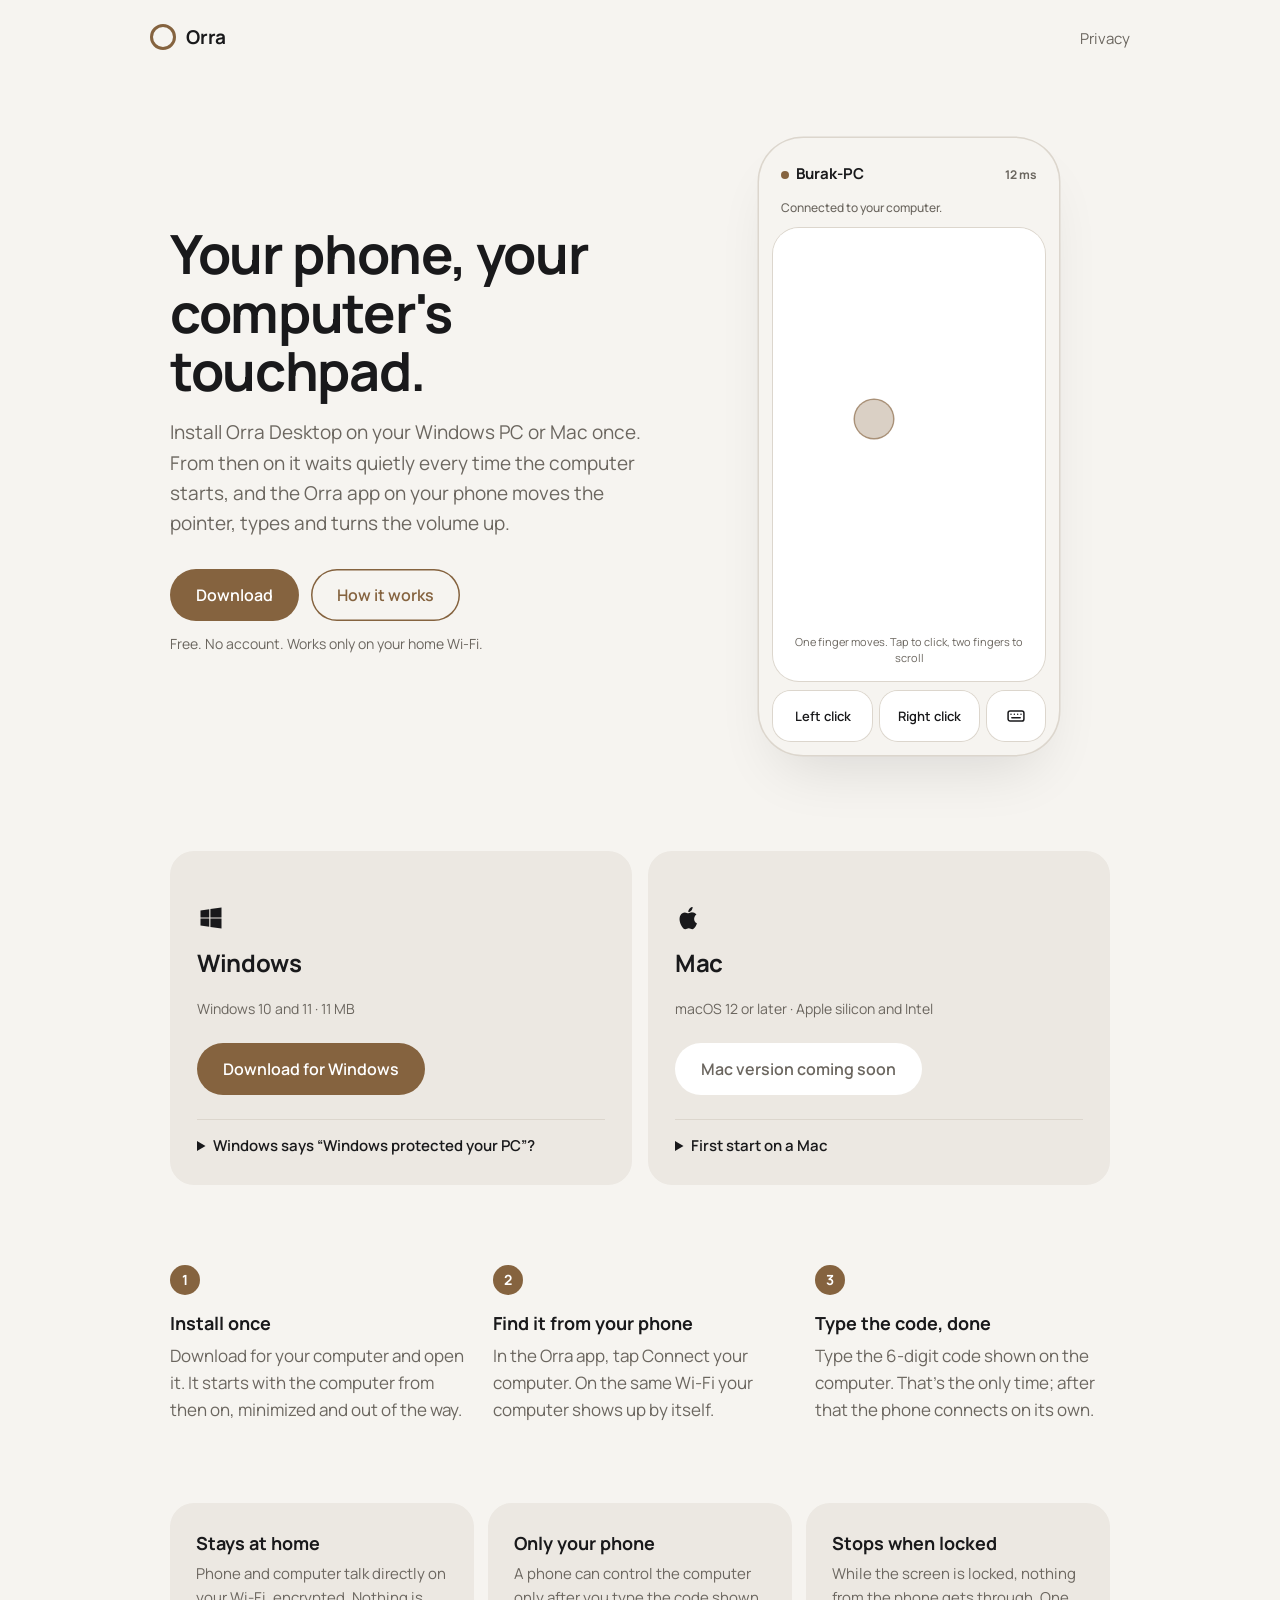
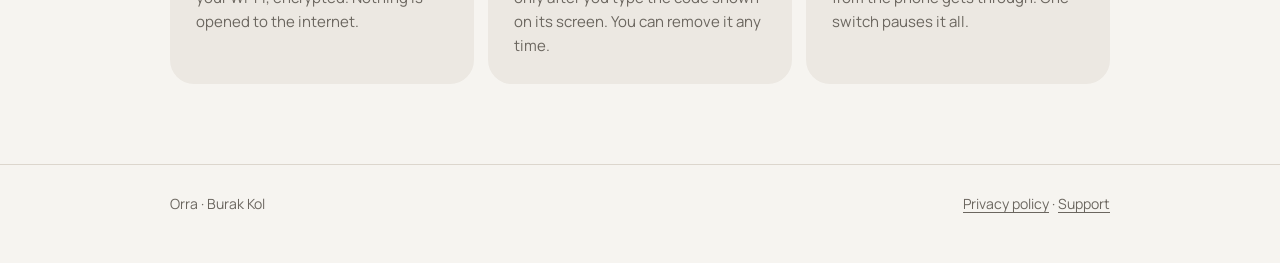
==== pc/index.html @ f411d25e "Orra web pages: home, privacy, Orra Desktop download" ====
<!doctype html>
<html lang="tr">
<head>
<meta charset="utf-8">
<meta name="viewport" content="width=device-width, initial-scale=1">
<title>Orra Desktop: telefonun bilgisayarının touchpad'i olsun</title>
<meta name="description" content="Orra Desktop'ı Windows'a veya Mac'e bir kez kur. Telefonundaki Orra ile fareyi oynat, yaz, sesi aç.">
<meta name="theme-color" content="#121214">
<link rel="icon" href="../assets/icon-64.png">
<link rel="apple-touch-icon" href="../assets/icon-180.png">
<link rel="stylesheet" href="../assets/site.css">
<style>
  .hero { display: grid; gap: 48px; align-items: center; padding: 40px 0 24px; }
  @media (min-width: 860px) { .hero { grid-template-columns: 1.1fr .9fr; padding-top: 64px; } }
  .hero .actions { display: flex; flex-wrap: wrap; gap: 12px; align-items: center; margin-top: 30px; }
  .hero .note { margin-top: 12px; }

  /* The phone, drawn like the app's computer screen: touchpad + click buttons. */
  .phone {
    width: min(300px, 82vw); margin: 0 auto; aspect-ratio: 9 / 18.5;
    background: var(--bg); border-radius: 44px; padding: 14px;
    box-shadow: 0 0 0 1.5px var(--key-edge), 0 30px 60px -20px var(--shadow);
    display: flex; flex-direction: column; gap: 10px;
  }
  .phone .bar { display: flex; align-items: center; justify-content: space-between; padding: 10px 8px 2px; font-weight: 700; font-size: 15px; }
  .phone .dot { width: 8px; height: 8px; border-radius: 50%; background: var(--accent); display: inline-block; margin-right: 7px; }
  .phone .status { font-size: 12px; color: var(--muted); font-weight: 500; padding: 0 8px; }
  .pad {
    flex: 1; border-radius: 26px; background: var(--key); position: relative; overflow: hidden;
    box-shadow: inset 0 1px 0 var(--highlight), 0 0 0 1px var(--key-edge);
  }
  .pad .hint { position: absolute; left: 0; right: 0; bottom: 16px; text-align: center; font-size: 11px; color: var(--muted); padding: 0 18px; line-height: 1.4; }
  .pad .touch {
    position: absolute; width: 38px; height: 38px; border-radius: 50%;
    background: color-mix(in srgb, var(--accent) 30%, transparent);
    box-shadow: 0 0 0 1.5px color-mix(in srgb, var(--accent) 70%, transparent);
    left: 30%; top: 38%; animation: glide 5.5s ease-in-out infinite;
  }
  @keyframes glide {
    0%, 100% { transform: translate(0, 0); }
    35% { transform: translate(70px, -46px); }
    60% { transform: translate(40px, 30px); }
  }
  @media (prefers-reduced-motion: reduce) { .pad .touch { animation: none; } }
  .keys { display: flex; gap: 8px; }
  .key {
    flex: 1; height: 50px; border-radius: 18px; background: var(--key); display: grid; place-items: center;
    font-size: 13px; font-weight: 600; box-shadow: inset 0 1px 0 var(--highlight), 0 0 0 1px var(--key-edge);
  }
  .key.icon { flex: none; width: 58px; }
  .key svg { width: 20px; height: 20px; }

  .downloads { display: grid; gap: 16px; margin-top: 72px; }
  @media (min-width: 760px) { .downloads { grid-template-columns: 1fr 1fr; } }
  .os { display: flex; flex-direction: column; gap: 6px; border: 1.5px solid transparent; }
  .os.mine { border-color: var(--accent); }
  .os .tag { font-size: 13px; font-weight: 700; color: var(--accent); min-height: 20px; }
  .os .btn { margin-top: 16px; align-self: flex-start; }
  .os .meta { font-size: 14px; color: var(--muted); }
  .os .logo { width: 28px; height: 28px; color: var(--fg); margin-bottom: 6px; }

  .steps { display: grid; gap: 28px; margin-top: 80px; counter-reset: step; }
  @media (min-width: 760px) { .steps { grid-template-columns: repeat(3, 1fr); } }
  .step::before {
    counter-increment: step; content: counter(step);
    display: grid; place-items: center; width: 30px; height: 30px; border-radius: 50%;
    background: var(--accent); color: var(--on-accent); font-weight: 700; font-size: 14px; margin-bottom: 14px;
  }
  .step p { margin: 0; color: var(--muted); }

  .facts { margin-top: 80px; display: grid; gap: 14px; }
  @media (min-width: 760px) { .facts { grid-template-columns: repeat(3, 1fr); } }
  .facts .card p { margin: 0; color: var(--muted); font-size: 15px; }

  details { margin-top: 18px; border-top: 1px solid var(--key-edge); padding-top: 14px; }
  summary { cursor: pointer; font-weight: 600; font-size: 15px; color: var(--fg); }
  details p, details ol { color: var(--muted); font-size: 15px; margin: 10px 0 0; }
</style>
</head>
<body>
<header class="wrap top">
  <a class="brand" href="../"><span class="ring" aria-hidden="true"></span>Orra</a>
  <nav><a href="../privacy.html" data-en="Privacy">Gizlilik</a></nav>
</header>

<main class="wrap">
  <section class="hero">
    <div>
      <h1 data-en="Your phone, your computer's touchpad.">Telefonun, bilgisayarının touchpad'i olsun.</h1>
      <p class="lead" data-en="Install Orra Desktop on your Windows PC or Mac once. From then on it waits quietly every time the computer starts, and the Orra app on your phone moves the pointer, types and turns the volume up.">Orra Desktop'ı Windows bilgisayarına ya da Mac'ine bir kez kur. Sonrasında bilgisayar her açıldığında sessizce bekler; telefonundaki Orra ile fareyi oynatır, yazı yazar, sesi açarsın.</p>
      <div class="actions">
        <a class="btn" id="primary" href="#indir" data-en="Download">İndir</a>
        <a class="btn ghost" href="#nasil" data-en="How it works">Nasıl çalışır</a>
      </div>
      <p class="note small muted" data-en="Free. No account. Works only on your home Wi-Fi.">Ücretsiz. Hesap yok. Yalnızca ev Wi-Fi'nda çalışır.</p>
    </div>

    <div class="phone" aria-hidden="true">
      <div class="bar"><span><span class="dot"></span>Burak-PC</span><span class="muted" style="font-size:12px">12 ms</span></div>
      <div class="status" data-en="Connected to your computer.">Bilgisayarına bağlı.</div>
      <div class="pad">
        <span class="touch"></span>
        <span class="hint" data-en="One finger moves. Tap to click, two fingers to scroll">Tek parmak oynatır. Dokun tıkla, iki parmakla kaydır</span>
      </div>
      <div class="keys">
        <div class="key" data-en="Left click">Sol tık</div>
        <div class="key" data-en="Right click">Sağ tık</div>
        <div class="key icon"><svg viewBox="0 0 24 24" fill="none" stroke="currentColor" stroke-width="1.8" stroke-linecap="round"><rect x="2.5" y="6" width="19" height="12" rx="2.5"/><path d="M6 10h.01M10 10h.01M14 10h.01M18 10h.01M7 14h10"/></svg></div>
      </div>
    </div>
  </section>

  <section class="downloads" id="indir">
    <article class="card os" id="win">
      <span class="tag"></span>
      <svg class="logo" viewBox="0 0 24 24" fill="currentColor" aria-hidden="true"><path d="M3 5.5 10.5 4.4v7.1H3zM11.5 4.3 21 3v8.5h-9.5zM3 12.5h7.5v7.1L3 18.5zM11.5 12.5H21V21l-9.5-1.3z"/></svg>
      <h2>Windows</h2>
      <span class="meta" data-en="Windows 10 and 11 · 11 MB">Windows 10 ve 11 · 11 MB</span>
      <a class="btn" href="https://github.com/burak01kol/orra-web/releases/latest/download/OrraDesktop-Setup.exe" data-en="Download for Windows">Windows için indir</a>
      <details>
        <summary data-en="Windows says “Windows protected your PC”?">Windows “Bilgisayarınız korundu” mu diyor?</summary>
        <p data-en="That screen appears for new programs Windows doesn't know yet. Choose More info, then Run anyway. Setup also lets Orra Desktop through the firewall on home networks only, so you won't be asked again.">Bu ekran, Windows'un henüz tanımadığı yeni programlarda çıkar. Ek bilgi'ye, sonra Yine de çalıştır'a bas. Kurulum, Orra Desktop'a güvenlik duvarında yalnızca ev ağı için izin verir; bir daha sorulmaz.</p>
      </details>
    </article>

    <article class="card os" id="mac">
      <span class="tag"></span>
      <svg class="logo" viewBox="0 0 24 24" fill="currentColor" aria-hidden="true"><path d="M16.4 12.6c0-2.4 2-3.5 2-3.6-1.1-1.6-2.8-1.8-3.4-1.8-1.4-.2-2.8.8-3.5.8s-1.8-.8-3-.8C7 7.2 5.5 8.1 4.7 9.6c-1.7 2.9-.4 7.2 1.2 9.6.8 1.2 1.7 2.4 2.9 2.4s1.6-.8 3-.8 1.8.8 3 .8 2-1.2 2.8-2.3c.9-1.3 1.2-2.6 1.3-2.7-.1 0-2.5-1-2.5-4zM14.1 5.5c.6-.8 1.1-1.8 1-2.9-.9 0-2.1.6-2.7 1.4-.6.7-1.1 1.8-1 2.8 1 .1 2.1-.5 2.7-1.3z"/></svg>
      <h2>Mac</h2>
      <span class="meta" data-en="macOS 12 or later · Apple silicon and Intel">macOS 12 ve sonrası · Apple çipli ve Intel</span>
      <a class="btn" id="macbtn" href="https://github.com/burak01kol/orra-web/releases/latest/download/OrraDesktop.dmg" data-en="Download for Mac">Mac için indir</a>
      <details>
        <summary data-en="First start on a Mac">Mac'te ilk açılış</summary>
        <ol>
          <li data-en="Open the file and drag Orra Desktop into Applications.">Dosyayı aç, Orra Desktop'ı Uygulamalar'a sürükle.</li>
          <li data-en="macOS asks for permission once: System Settings › Privacy & Security › Accessibility › Orra Desktop on. The app shows you where.">macOS bir kez izin ister: Sistem Ayarları › Gizlilik ve Güvenlik › Erişilebilirlik › Orra Desktop'ı aç. Uygulama yerini gösterir.</li>
        </ol>
      </details>
    </article>
  </section>

  <section id="nasil">
    <div class="steps">
      <div class="step">
        <h3 data-en="Install once">Bir kez kur</h3>
        <p data-en="Download for your computer and open it. It starts with the computer from then on, minimized and out of the way.">Bilgisayarına uygun olanı indir ve aç. Bundan sonra bilgisayarla birlikte, küçültülmüş hâlde kendisi açılır.</p>
      </div>
      <div class="step">
        <h3 data-en="Find it from your phone">Telefondan bul</h3>
        <p data-en="In the Orra app, tap Connect your computer. On the same Wi-Fi your computer shows up by itself.">Orra uygulamasında Bilgisayarını bağla'ya dokun. Aynı Wi-Fi'daysanız bilgisayarın kendiliğinden çıkar.</p>
      </div>
      <div class="step">
        <h3 data-en="Type the code, done">Kodu yaz, bitti</h3>
        <p data-en="Type the 6-digit code shown on the computer. That's the only time; after that the phone connects on its own.">Bilgisayarda görünen 6 haneli kodu telefona yaz. Bir kereye mahsus; sonra telefon kendisi bağlanır.</p>
      </div>
    </div>
  </section>

  <section class="facts">
    <div class="card">
      <h3 data-en="Stays at home">Evden çıkmaz</h3>
      <p data-en="Phone and computer talk directly on your Wi-Fi, encrypted. Nothing is opened to the internet.">Telefon ve bilgisayar Wi-Fi üzerinden doğrudan, şifreli konuşur. İnternete hiçbir şey açılmaz.</p>
    </div>
    <div class="card">
      <h3 data-en="Only your phone">Sadece senin telefonun</h3>
      <p data-en="A phone can control the computer only after you type the code shown on its screen. You can remove it any time.">Bir telefon, ancak bilgisayarın ekranındaki kodu yazdıktan sonra kontrol edebilir. İstediğin an listeden çıkarırsın.</p>
    </div>
    <div class="card">
      <h3 data-en="Stops when locked">Kilitliyken durur</h3>
      <p data-en="While the screen is locked, nothing from the phone gets through. One switch pauses it all.">Ekran kilitliyken telefondan gelen hiçbir şey işlenmez. Tek bir anahtarla her şeyi duraklatırsın.</p>
    </div>
  </section>
</main>

<footer>
  <div class="wrap">
    <span>Orra · Burak Kol</span>
    <span><a href="../privacy.html" data-en="Privacy policy">Gizlilik politikası</a> · <a href="mailto:kol.burak@icloud.com" data-en="Support">Destek</a></span>
  </div>
</footer>

<script>
  (function () {
    // Mac build not published yet: flip to true when OrraDesktop.dmg is in the release.
    var MAC_READY = false;

    var en = !/^tr\b/i.test(navigator.language || 'tr');
    if (en) {
      document.documentElement.lang = 'en';
      document.title = 'Orra Desktop: your phone, your computer’s touchpad';
      document.querySelectorAll('[data-en]').forEach(function (el) { el.textContent = el.getAttribute('data-en'); });
    }

    var mac = document.getElementById('macbtn');
    if (!MAC_READY) {
      mac.removeAttribute('href');
      mac.setAttribute('aria-disabled', 'true');
      mac.textContent = en ? 'Mac version coming soon' : 'Mac sürümü çok yakında';
    }

    var ua = navigator.userAgent || '';
    var mine = /Macintosh|Mac OS X/.test(ua) ? 'mac' : (/Windows/.test(ua) ? 'win' : null);
    if (mine) {
      var card = document.getElementById(mine);
      card.classList.add('mine');
      card.querySelector('.tag').textContent = en ? 'For this computer' : 'Bu bilgisayar için';
      card.parentNode.insertBefore(card, card.parentNode.firstChild);
      if (mine === 'win' || MAC_READY) {
        var primary = document.getElementById('primary');
        primary.href = card.querySelector('.btn').getAttribute('href');
        primary.textContent = mine === 'win'
          ? (en ? 'Download for Windows' : 'Windows için indir')
          : (en ? 'Download for Mac' : 'Mac için indir');
      }
    }
  })();
</script>
</body>
</html>
---- assets/site.css ----
/* Orra web pages. Same palette and type as the app (lib/app/theme.dart): graphite, off-white,
   bronze accent, Manrope. Dark by default, paper in light mode. */
@font-face {
  font-family: "Manrope";
  src: url("Manrope-Variable.ttf") format("truetype");
  font-weight: 200 800;
  font-display: swap;
}

:root {
  --bg: #121214;
  --raised: #1C1C1F;
  --key: #26262A;
  --key-edge: #34343A;
  --fg: #F2EFEA;
  --muted: #9C978F;
  --accent: #CDA77E;
  --on-accent: #121214;
  --highlight: rgba(255, 255, 255, .08);
  --shadow: rgba(0, 0, 0, .55);
}
@media (prefers-color-scheme: light) {
  :root {
    --bg: #F6F4F0;
    --raised: #ECE8E2;
    --key: #FFFFFF;
    --key-edge: #DCD6CD;
    --fg: #19191B;
    --muted: #6B665F;
    --accent: #85633F;
    --on-accent: #FFFFFF;
    --highlight: rgba(255, 255, 255, .7);
    --shadow: rgba(0, 0, 0, .12);
  }
}

* { box-sizing: border-box; }
html { -webkit-text-size-adjust: 100%; }
body {
  margin: 0;
  background: var(--bg);
  color: var(--fg);
  font: 400 17px/1.6 "Manrope", -apple-system, "Segoe UI", Roboto, sans-serif;
  -webkit-font-smoothing: antialiased;
}
a { color: var(--accent); text-underline-offset: 3px; }
.wrap { max-width: 980px; margin: 0 auto; padding: 0 20px; }

/* Top bar */
.top { display: flex; align-items: center; justify-content: space-between; padding: 22px 0; }
.brand { display: flex; align-items: center; gap: 10px; color: var(--fg); text-decoration: none; font-weight: 700; font-size: 19px; letter-spacing: -.01em; }
.ring { width: 26px; height: 26px; border: 3px solid var(--accent); border-radius: 50%; flex: none; }
.top nav a { color: var(--muted); text-decoration: none; font-size: 15px; margin-left: 20px; }
.top nav a:hover { color: var(--fg); }

/* Type */
h1 { font-size: clamp(34px, 6vw, 54px); line-height: 1.08; letter-spacing: -.025em; font-weight: 700; margin: 0 0 18px; }
h2 { font-size: 24px; letter-spacing: -.015em; font-weight: 700; margin: 0 0 10px; }
h3 { font-size: 18px; font-weight: 700; margin: 0 0 4px; }
.lead { font-size: 19px; color: var(--muted); max-width: 34em; margin: 0; }
.muted { color: var(--muted); }
.small { font-size: 14px; }

/* Buttons, like the app's primary button */
.btn {
  display: inline-flex; align-items: center; justify-content: center; gap: 10px;
  min-height: 52px; padding: 0 26px; border-radius: 999px;
  background: var(--accent); color: var(--on-accent);
  font: 600 16px/1 "Manrope", sans-serif; text-decoration: none; border: 0; cursor: pointer;
}
.btn:hover { filter: brightness(1.06); }
.btn.ghost { background: transparent; color: var(--accent); box-shadow: inset 0 0 0 1.5px var(--accent); }
.btn[aria-disabled="true"] { background: var(--key); color: var(--muted); box-shadow: none; cursor: default; filter: none; }
.btn svg { width: 18px; height: 18px; }

/* Cards */
.card { background: var(--raised); border-radius: 24px; padding: 26px; }

/* Footer */
footer { border-top: 1px solid var(--key-edge); margin-top: 80px; padding: 28px 0 48px; color: var(--muted); font-size: 14px; }
footer .wrap { display: flex; flex-wrap: wrap; gap: 8px 24px; justify-content: space-between; }
footer a { color: var(--muted); }

@media (max-width: 640px) {
  body { font-size: 16px; }
  .top nav a { margin-left: 14px; }
  .card { padding: 22px; border-radius: 20px; }
}
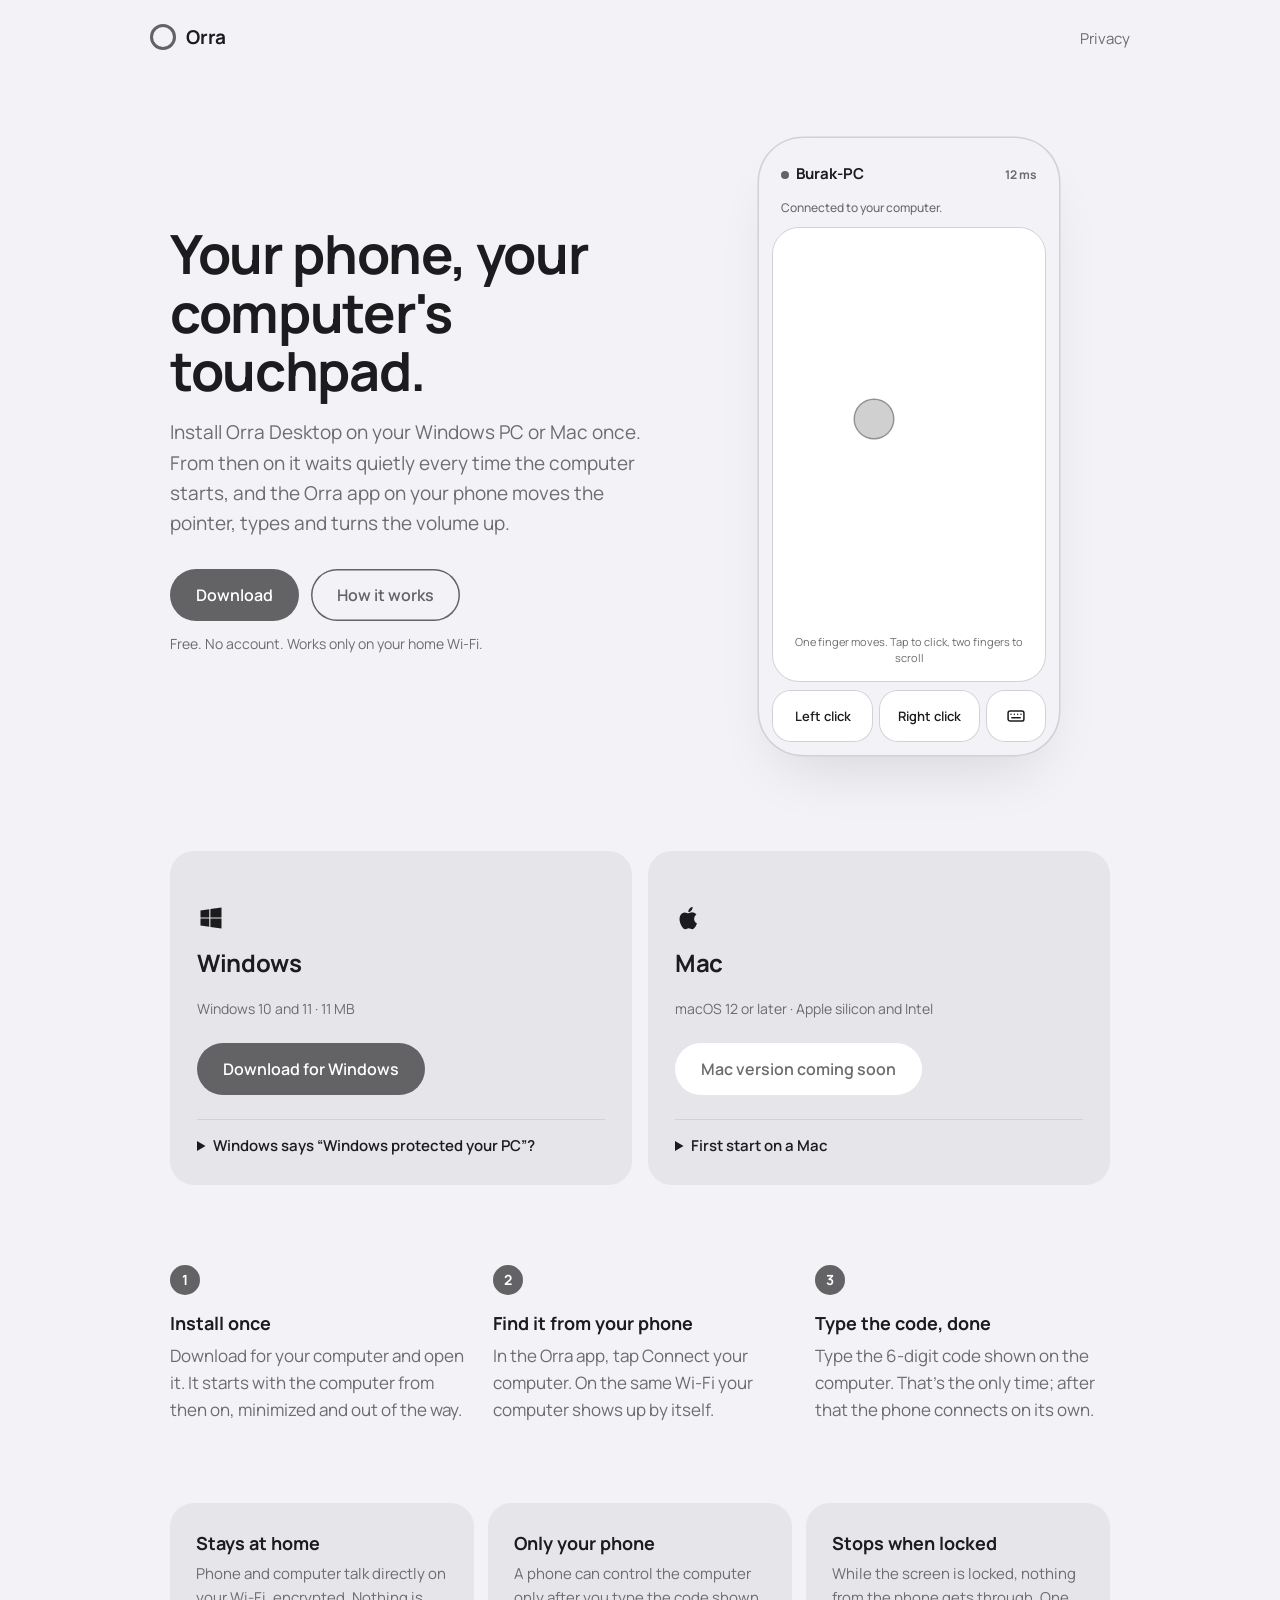
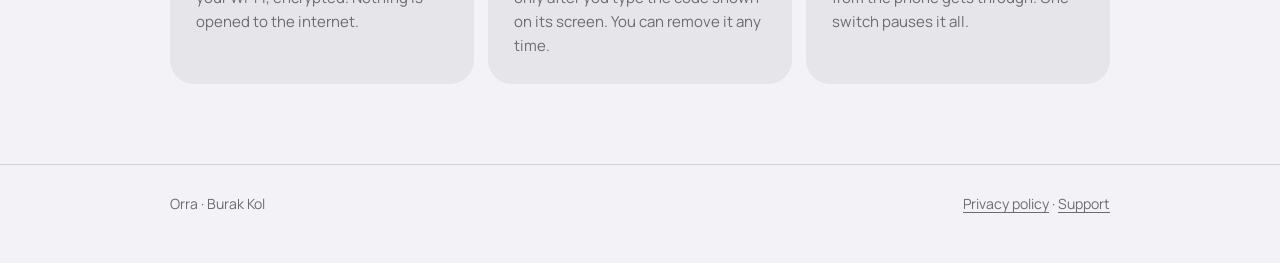
==== commit 74511357: "Apple system gray palette" ====
--- a/pc/index.html
+++ b/pc/index.html
@@ -5,7 +5,7 @@
 <meta name="viewport" content="width=device-width, initial-scale=1">
 <title>Orra Desktop: telefonun bilgisayarının touchpad'i olsun</title>
 <meta name="description" content="Orra Desktop'ı Windows'a veya Mac'e bir kez kur. Telefonundaki Orra ile fareyi oynat, yaz, sesi aç.">
-<meta name="theme-color" content="#121214">
+<meta name="theme-color" content="#000000">
 <link rel="icon" href="../assets/icon-64.png">
 <link rel="apple-touch-icon" href="../assets/icon-180.png">
 <link rel="stylesheet" href="../assets/site.css">
--- a/assets/site.css
+++ b/assets/site.css
@@ -1,5 +1,5 @@
-/* Orra web pages. Same palette and type as the app (lib/app/theme.dart): graphite, off-white,
-   bronze accent, Manrope. Dark by default, paper in light mode. */
+/* Orra web pages. Same palette and type as the app (lib/app/theme.dart): Apple system grays,
+   one light-gray accent, Manrope. Dark by default, light mode follows the system. */
 @font-face {
   font-family: "Manrope";
   src: url("Manrope-Variable.ttf") format("truetype");
@@ -8,26 +8,26 @@
 }
 
 :root {
-  --bg: #121214;
-  --raised: #1C1C1F;
-  --key: #26262A;
-  --key-edge: #34343A;
-  --fg: #F2EFEA;
-  --muted: #9C978F;
-  --accent: #CDA77E;
-  --on-accent: #121214;
+  --bg: #000000;
+  --raised: #1C1C1E;
+  --key: #2C2C2E;
+  --key-edge: #3A3A3C;
+  --fg: #F2F2F7;
+  --muted: #98989F;
+  --accent: #AEAEB2;
+  --on-accent: #000000;
   --highlight: rgba(255, 255, 255, .08);
   --shadow: rgba(0, 0, 0, .55);
 }
 @media (prefers-color-scheme: light) {
   :root {
-    --bg: #F6F4F0;
-    --raised: #ECE8E2;
+    --bg: #F2F2F7;
+    --raised: #E5E5EA;
     --key: #FFFFFF;
-    --key-edge: #DCD6CD;
-    --fg: #19191B;
-    --muted: #6B665F;
-    --accent: #85633F;
+    --key-edge: #D1D1D6;
+    --fg: #1C1C1E;
+    --muted: #6C6C70;
+    --accent: #636366;
     --on-accent: #FFFFFF;
     --highlight: rgba(255, 255, 255, .7);
     --shadow: rgba(0, 0, 0, .12);
